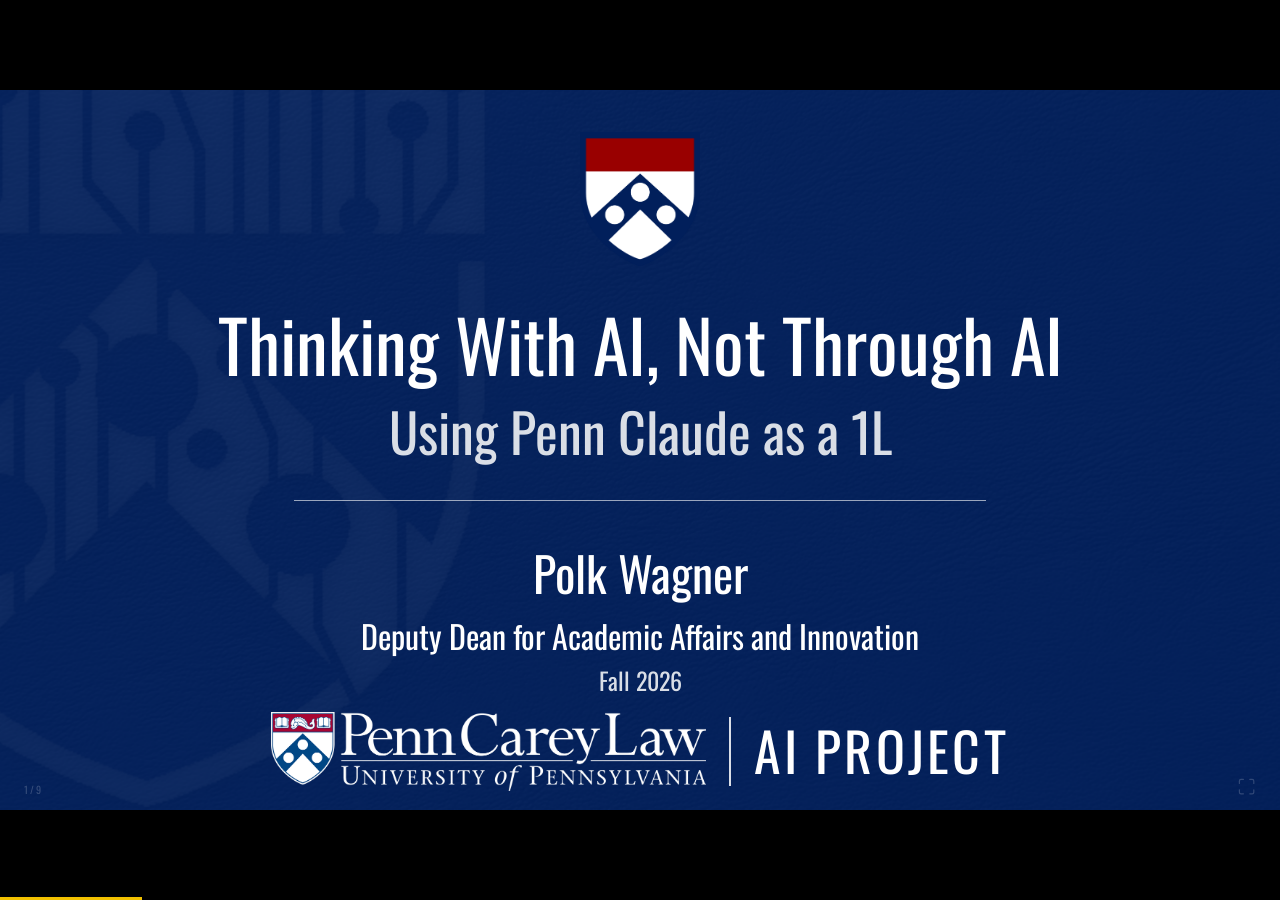
==== static/slides/1l-ai-study-partner/index.html @ cf17b673 "Publish 1L AI study partner deck at /slides/1l-ai-study-partner/ (HTML only) Co-Authored-By: Claude " ====
<!DOCTYPE html>
<html lang="en">
<head>
<meta charset="UTF-8">
<meta name="viewport" content="width=device-width, initial-scale=1.0">
<title>Thinking With AI, Not Through AI</title>
<style>
/* === FONT EMBEDDING === */
/* Oswald font — base64 embedded for self-contained HTML */
/* Variable font: single woff2 file covers wght axis 400–700 */
@font-face {
  font-family: 'Oswald';
  font-style: normal;
  font-weight: 400 700;
  font-display: swap;
  src: url([data-uri]) format('woff2');
}


/* === VIEWPORT BASE STYLES === */
/* ===========================================
   VIEWPORT FITTING: MANDATORY BASE STYLES
   Include this ENTIRE file in every presentation.
   These styles ensure slides fit exactly in the viewport
   at 16:9 widescreen.
   Forked from frontend-slides, adapted for Penn Carey Law format.
   =========================================== */

/* 1. Lock html/body to viewport with black letterboxing */
html, body {
    margin: 0;
    padding: 0;
    height: 100%;
    overflow: hidden;
    font-family: 'Oswald', sans-serif;
    font-weight: 400;
    background: #000;
    display: flex;
    align-items: center;
    justify-content: center;
}

/* 2. Each slide = 16:9 aspect ratio, centered in viewport */
.slide {
    width: min(100vw, 177.78vh);
    height: min(100vh, 56.25vw);
    overflow: hidden;
    display: flex;
    flex-direction: column;
    position: absolute;
    top: 50%;
    left: 50%;
    transform: translate(-50%, -50%);
    background-size: cover;
    background-position: center;
    background-repeat: no-repeat;
}

/* Only the active slide is visible */
.slide { display: none; }
.slide.active { display: flex; }

/* 3. Content container */
.slide-content {
    flex: 1;
    display: flex;
    flex-direction: column;
    max-height: 100%;
    overflow: hidden;
    padding: var(--slide-padding);
    padding-bottom: clamp(2rem, 5vh, 4rem);
    box-sizing: border-box;
}

/* 4. Responsive typography with clamp() */
:root {
    /* Penn color palette */
    --penn-blue: #011F5B;
    --penn-red: #990000;
    --penn-gold: #F2C100;
    --penn-light-blue: #82AFD3;
    --black: #000000;
    --white: #FFFFFF;
    --off-white: #F7F7F7;
    --light-gray: #F2F2F2;

    /* Typography scale (sized for projection) */
    --title-size: clamp(2.4rem, 5.5vw, 4rem);
    --h2-size: clamp(1.8rem, 4vw, 3rem);
    --h3-size: clamp(1.4rem, 3vw, 2rem);
    --body-size: clamp(1.6rem, 3.2vw, 2.4rem);
    --small-size: clamp(1.1rem, 2vw, 1.5rem);
    --callout-size: clamp(1.5rem, 3.5vw, 2.4rem);

    /* Spacing */
    --slide-padding: clamp(2rem, 5vw, 5rem);
    --content-gap: clamp(0.5rem, 2vw, 2rem);
    --element-gap: clamp(0.5rem, 1.5vw, 1.5rem);
}

/* 5. Base typography */
h1, h2, h3, h4, h5, h6 {
    font-family: 'Oswald', sans-serif;
    font-weight: 400;
    margin: 0;
    line-height: 1.2;
}

p, li, td, th {
    font-family: 'Oswald', sans-serif;
    font-weight: 400;
    line-height: 1.5;
}

/* 6. Images constrained to viewport */
img {
    max-width: 100%;
    max-height: min(50vh, 400px);
    object-fit: contain;
}

/* 7. Tables */
table {
    width: 100%;
    border-collapse: collapse;
    font-size: var(--body-size);
}

th {
    background: rgba(130, 175, 211, 0.3);
    padding: clamp(0.4rem, 1vh, 0.8rem) clamp(0.5rem, 1vw, 1rem);
    text-align: center;
    font-weight: 400;
}

td {
    padding: clamp(0.4rem, 1vh, 0.8rem) clamp(0.5rem, 1vw, 1rem);
    text-align: center;
    border-top: 1px solid rgba(255, 255, 255, 0.15);
}

/* 8. Bullet lists */
ul {
    list-style: disc;
    padding-left: 1.5em;
    margin: 0;
}

ul li {
    font-size: var(--body-size);
    margin-bottom: var(--element-gap);
}

/* ===========================================
   RESPONSIVE BREAKPOINTS
   =========================================== */

@media (max-height: 700px) {
    :root {
        --slide-padding: clamp(1rem, 3vw, 3rem);
        --content-gap: clamp(0.4rem, 1.5vw, 1rem);
        --title-size: clamp(1.4rem, 4vw, 2.4rem);
        --h2-size: clamp(1.1rem, 3vw, 1.6rem);
    }
}

@media (max-height: 600px) {
    :root {
        --slide-padding: clamp(0.75rem, 2.5vw, 2rem);
        --content-gap: clamp(0.3rem, 1vw, 0.75rem);
        --title-size: clamp(1.2rem, 3.5vw, 2rem);
        --body-size: clamp(0.7rem, 1.2vw, 0.95rem);
    }
}

@media (max-height: 500px) {
    :root {
        --slide-padding: clamp(0.5rem, 2vw, 1.5rem);
        --title-size: clamp(1rem, 3vw, 1.5rem);
        --body-size: clamp(0.65rem, 1vw, 0.85rem);
    }
}

@media (max-width: 600px) {
    :root {
        --title-size: clamp(1.25rem, 7vw, 2.5rem);
    }
}

@media (prefers-reduced-motion: reduce) {
    *, *::before, *::after {
        animation-duration: 0.01ms !important;
        transition-duration: 0.01ms !important;
    }
}


/* === BACKGROUND IMAGE === */
.slide { background-image: url('[data-uri]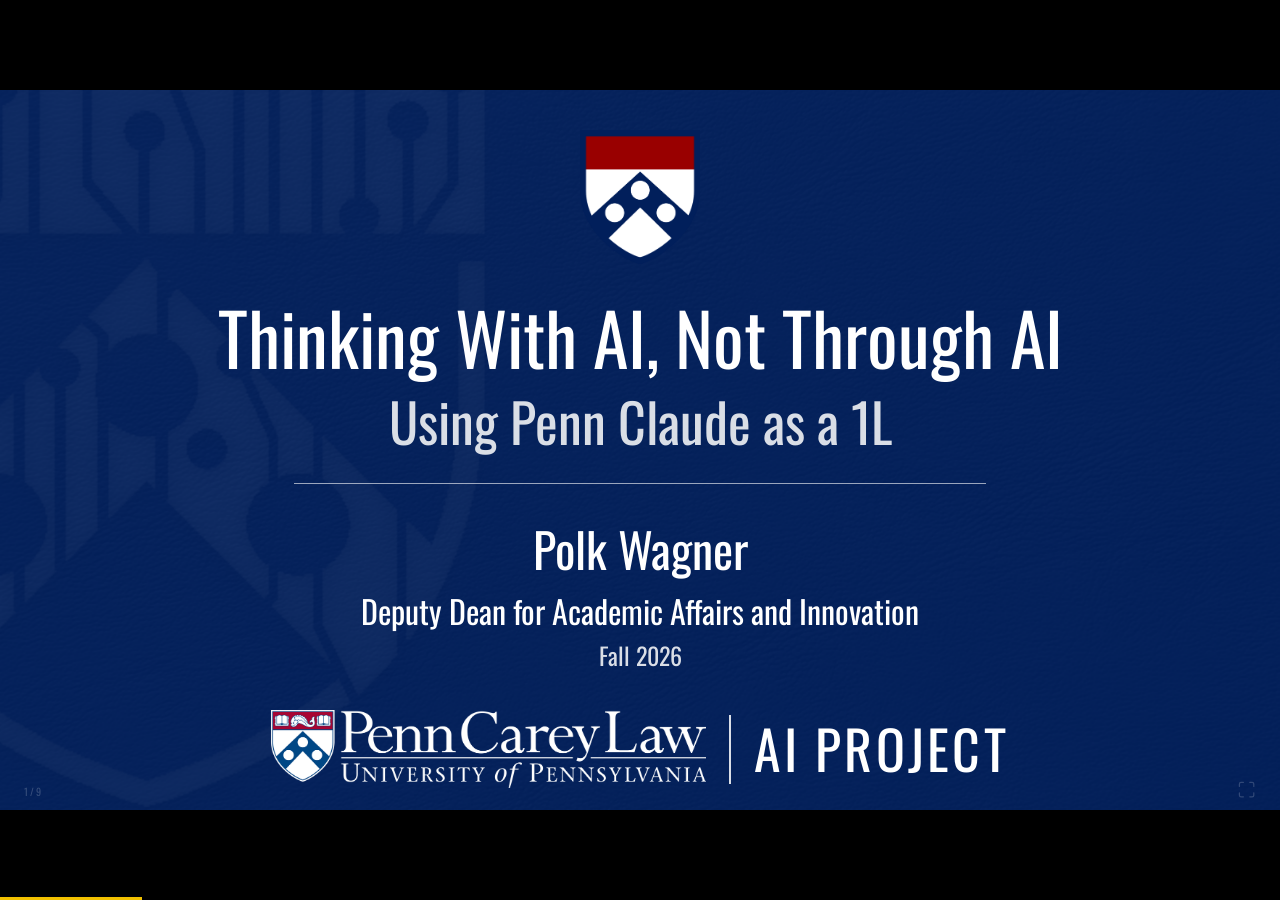
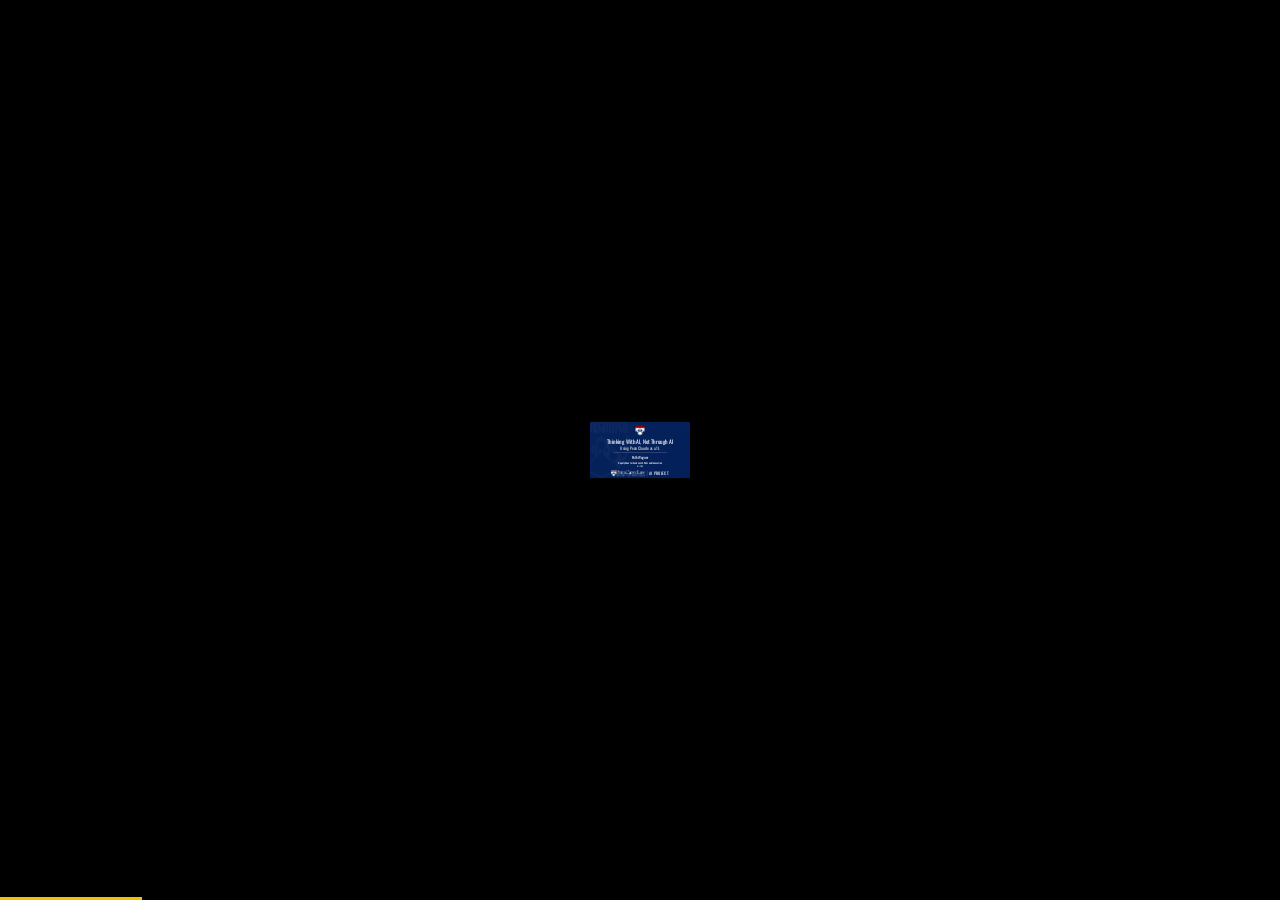
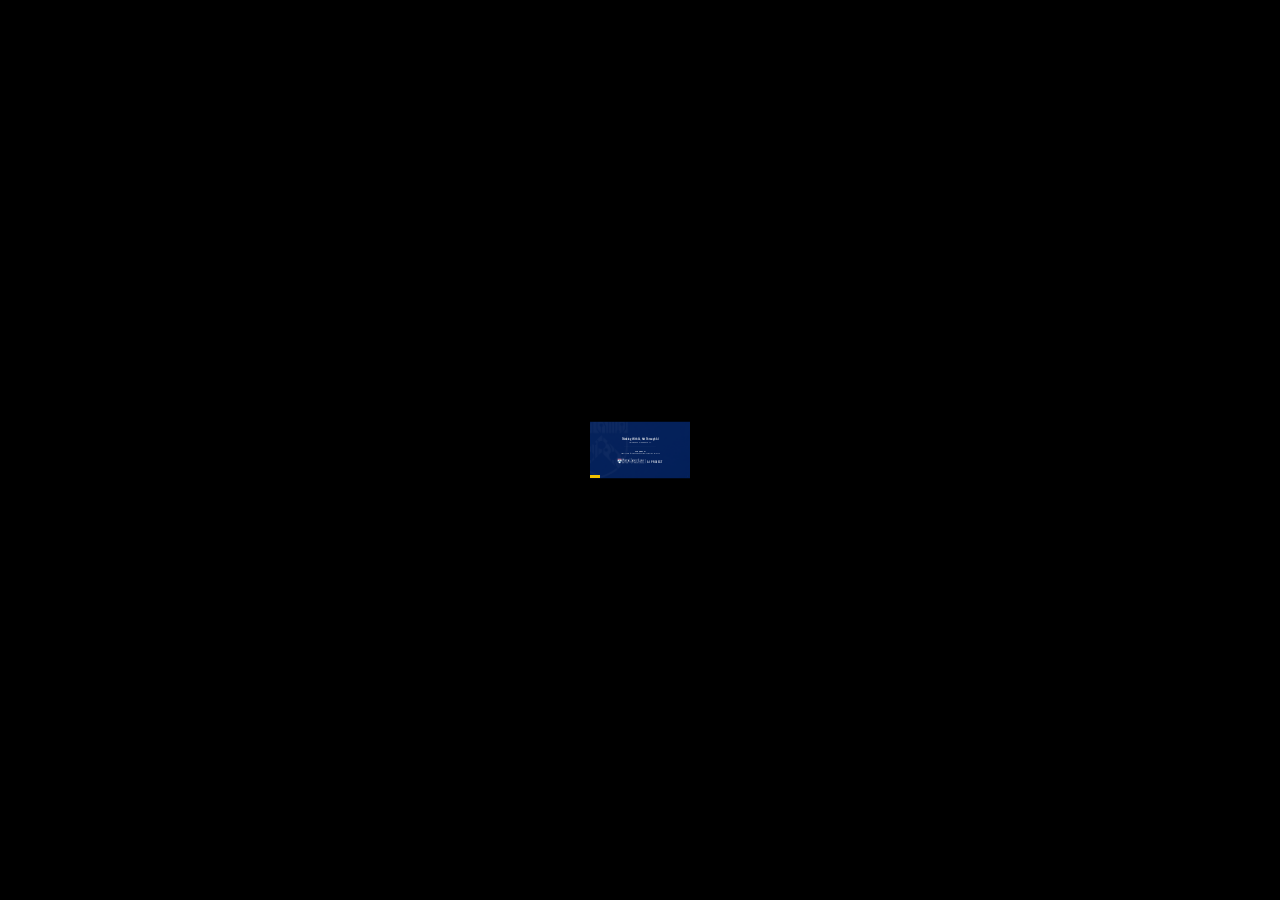
